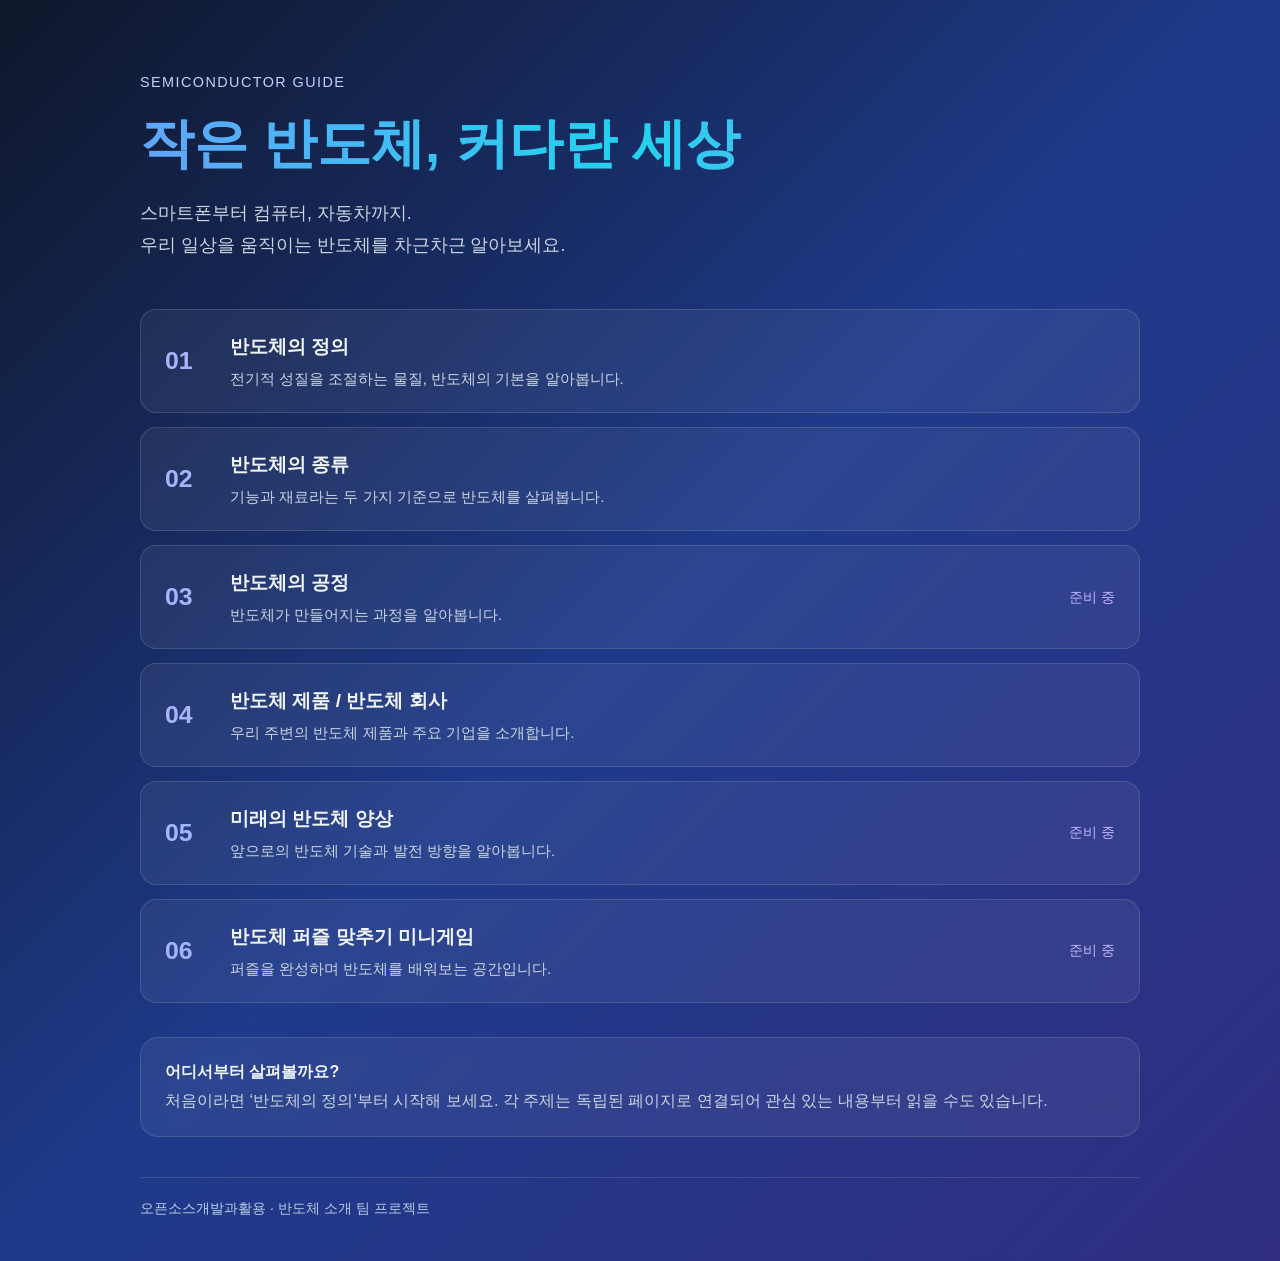
==== semiconductor-homepage/index.html @ 61ca4b63 "add main homepage" ====
<!DOCTYPE html>
<html lang="ko"><head><meta charset="UTF-8"><meta name="viewport" content="width=device-width, initial-scale=1.0"><meta name="description" content="반도체의 정의와 종류부터 공정, 제품과 회사, 미래까지 알아보는 반도체 소개 홈페이지"><title>메인 | 반도체 알아보기</title><link rel="stylesheet" href="style.css"></head>
<body><a class="skip" href="#main">본문 바로가기</a><div class="wrap"><main id="main"><header class="hero"><p class="eyebrow">SEMICONDUCTOR GUIDE</p><h1>작은 반도체, 커다란 세상</h1><p class="lead">스마트폰부터 컴퓨터, 자동차까지.<br>우리 일상을 움직이는 반도체를 차근차근 알아보세요.</p></header><nav aria-label="반도체 학습 주제"><ol class="topics"><li><a class="topic" href="definition.html"><span class="number">01</span><span><strong>반도체의 정의</strong><small>전기적 성질을 조절하는 물질, 반도체의 기본을 알아봅니다.</small></span></a></li><li><a class="topic" href="types.html"><span class="number">02</span><span><strong>반도체의 종류</strong><small>기능과 재료라는 두 가지 기준으로 반도체를 살펴봅니다.</small></span></a></li><li><a class="topic" href="process.html"><span class="number">03</span><span><strong>반도체의 공정</strong><small>반도체가 만들어지는 과정을 알아봅니다.</small></span><span class=status>준비 중</span></a></li><li><a class="topic" href="products.html"><span class="number">04</span><span><strong>반도체 제품 / 반도체 회사</strong><small>우리 주변의 반도체 제품과 주요 기업을 소개합니다.</small></span></a></li><li><a class="topic" href="future.html"><span class="number">05</span><span><strong>미래의 반도체 양상</strong><small>앞으로의 반도체 기술과 발전 방향을 알아봅니다.</small></span><span class=status>준비 중</span></a></li><li><a class="topic" href="game.html"><span class="number">06</span><span><strong>반도체 퍼즐 맞추기 미니게임</strong><small>퍼즐을 완성하며 반도체를 배워보는 공간입니다.</small></span><span class=status>준비 중</span></a></li></ol></nav><div class="intro"><strong>어디서부터 살펴볼까요?</strong><p>처음이라면 ‘반도체의 정의’부터 시작해 보세요. 각 주제는 독립된 페이지로 연결되어 관심 있는 내용부터 읽을 수도 있습니다.</p></div></main><footer class="footer">오픈소스개발과활용 · 반도체 소개 팀 프로젝트</footer></div></body></html>
---- semiconductor-homepage/style.css ----
*{box-sizing:border-box;margin:0;padding:0;font-family:'Segoe UI','Malgun Gothic',Arial,sans-serif}
:root{color-scheme:dark}html{scroll-behavior:smooth}body{min-height:100vh;background:linear-gradient(135deg,#0f172a 0%,#1e3a8a 50%,#312e81 100%);color:#e2e8f0;padding:40px 20px;line-height:1.8}.wrap{max-width:1000px;margin:0 auto}a{color:#a5e5fc;text-underline-offset:4px}a:hover{color:#fff}a:focus-visible,summary:focus-visible{outline:3px solid #fef08a;outline-offset:5px}h1,h2{line-height:1.4;background:linear-gradient(90deg,#60a5fa,#22d3ee,#a78bfa);-webkit-background-clip:text;background-clip:text;color:transparent}h1{font-size:2rem;margin-bottom:16px}h2{font-size:1.3rem;margin:30px 0 16px;color:#7dd3fc;background:none;border-left:4px solid #38bdf8;padding-left:12px}h3{margin:22px 0 10px;color:#c4b5fd;font-size:1.1rem}p{margin-bottom:12px}strong{color:#f1f5f9}ul,ol{padding-left:24px}li{margin:8px 0;line-height:1.8;color:#cbd5e1}.back,.button{display:inline-block;padding:10px 18px;color:#fff;text-decoration:none;border-radius:12px;background:linear-gradient(135deg,#3b82f6,#8b5cf6);box-shadow:0 6px 18px rgba(59,130,246,.4);transition:transform .2s,box-shadow .2s}.back{margin-bottom:30px}.back:hover,.button:hover{transform:translateY(-3px);box-shadow:0 10px 24px rgba(59,130,246,.55)}.intro,.company,.note,.summary{padding:20px 24px;border-radius:18px;margin-bottom:20px;background:rgba(255,255,255,.06);border:1px solid rgba(148,163,184,.25);backdrop-filter:blur(10px);color:#cbd5e1}.intro p:last-child,.note p:last-child,.summary p:last-child{margin-bottom:0}.company{padding:18px 22px;border-radius:16px;margin-bottom:14px;transition:.3s}.company:hover{border-color:#a78bfa;box-shadow:0 10px 26px rgba(167,139,250,.3)}.tag{font-weight:700;color:#c4b5fd}.eyebrow{color:#bcd4ff;letter-spacing:.1em;font-size:.9rem;margin-bottom:10px}.hero{padding:30px 0 14px}.hero h1{font-size:clamp(2.2rem,6vw,3.4rem)}.hero .lead{font-size:1.1rem;max-width:720px;color:#cbd5e1}.topics{list-style:none;padding:0;display:grid;gap:14px;margin:22px 0 34px}.topics li{margin:0}.topic{display:flex;align-items:center;gap:20px;min-height:102px;padding:20px 24px;border-radius:16px;border:1px solid rgba(148,163,184,.25);background:rgba(255,255,255,.06);color:#e2e8f0;text-decoration:none;transition:transform .2s,border-color .2s,background .2s}.topic:hover{transform:translateY(-3px);border-color:#a78bfa;background:rgba(255,255,255,.1);box-shadow:0 10px 26px rgba(167,139,250,.18)}.number{font-size:1.55rem;font-weight:700;color:#a5b4fc;min-width:45px}.topic strong{display:block;font-size:1.2rem;color:#f1f5f9}.topic small{display:block;font-size:.95rem;color:#cbd5e1}.status{margin-left:auto;font-size:.875rem;white-space:nowrap;color:#c4b5fd}.section-nav{display:flex;gap:10px;flex-wrap:wrap;margin:20px 0 30px}.section-nav a{display:inline-block;padding:7px 13px;border-radius:10px;border:1px solid rgba(148,163,184,.35);text-decoration:none;background:rgba(255,255,255,.05)}.table-scroll{overflow-x:auto;margin:15px 0 24px;border:1px solid rgba(148,163,184,.3);border-radius:14px}table{border-collapse:collapse;width:100%;min-width:580px;text-align:left;font-size:1rem}caption{text-align:left;padding:14px 16px;font-weight:700;color:#c4b5fd;background:rgba(15,23,42,.25)}th,td{padding:14px 16px;vertical-align:top;border-bottom:1px solid rgba(148,163,184,.2)}thead th{color:#e0f2fe;background:rgba(15,23,42,.4)}tbody th{color:#c4b5fd;font-weight:700}tbody tr:last-child>*{border-bottom:0}td{color:#cbd5e1}.sources{font-size:.95rem;overflow-wrap:anywhere}.sources li{margin:10px 0}.page-end{display:flex;gap:14px;flex-wrap:wrap;margin:30px 0}.footer{margin-top:40px;padding-top:18px;border-top:1px solid rgba(148,163,184,.25);font-size:.9rem;color:#b9cbe5}.skip{position:absolute;left:15px;top:-100px;background:#0f172a;padding:10px;z-index:2}.skip:focus{top:12px}.pending{padding:36px 24px}section{scroll-margin-top:20px}@media(max-width:600px){body{padding:24px 16px}h1{font-size:1.7rem}.intro,.company,.note,.summary{padding:18px}.topic{padding:18px 16px;gap:12px;flex-wrap:wrap}.topic strong{font-size:1.05rem}.topic small{font-size:.9rem}.topic .status{margin-left:57px}.number{min-width:33px}.hero{padding-top:14px}.back{margin-bottom:24px}.section-nav a{font-size:.95rem}.pending{padding:24px 18px}}@media(prefers-reduced-motion:reduce){html{scroll-behavior:auto}*{transition:none!important}.topic:hover,.back:hover,.button:hover{transform:none}}@media print{body{background:#fff;color:#111;padding:0}h1,h2{color:#111;background:none}.back,.section-nav,.page-end,.skip{display:none}p,li,td,strong,.intro,.note,.company,.tag,.footer{color:#111}a{color:#111}.intro,.company,.note,.summary{background:none;backdrop-filter:none}.table-scroll{overflow:visible}table{min-width:0}thead th,tbody th{color:#111;background:none}}
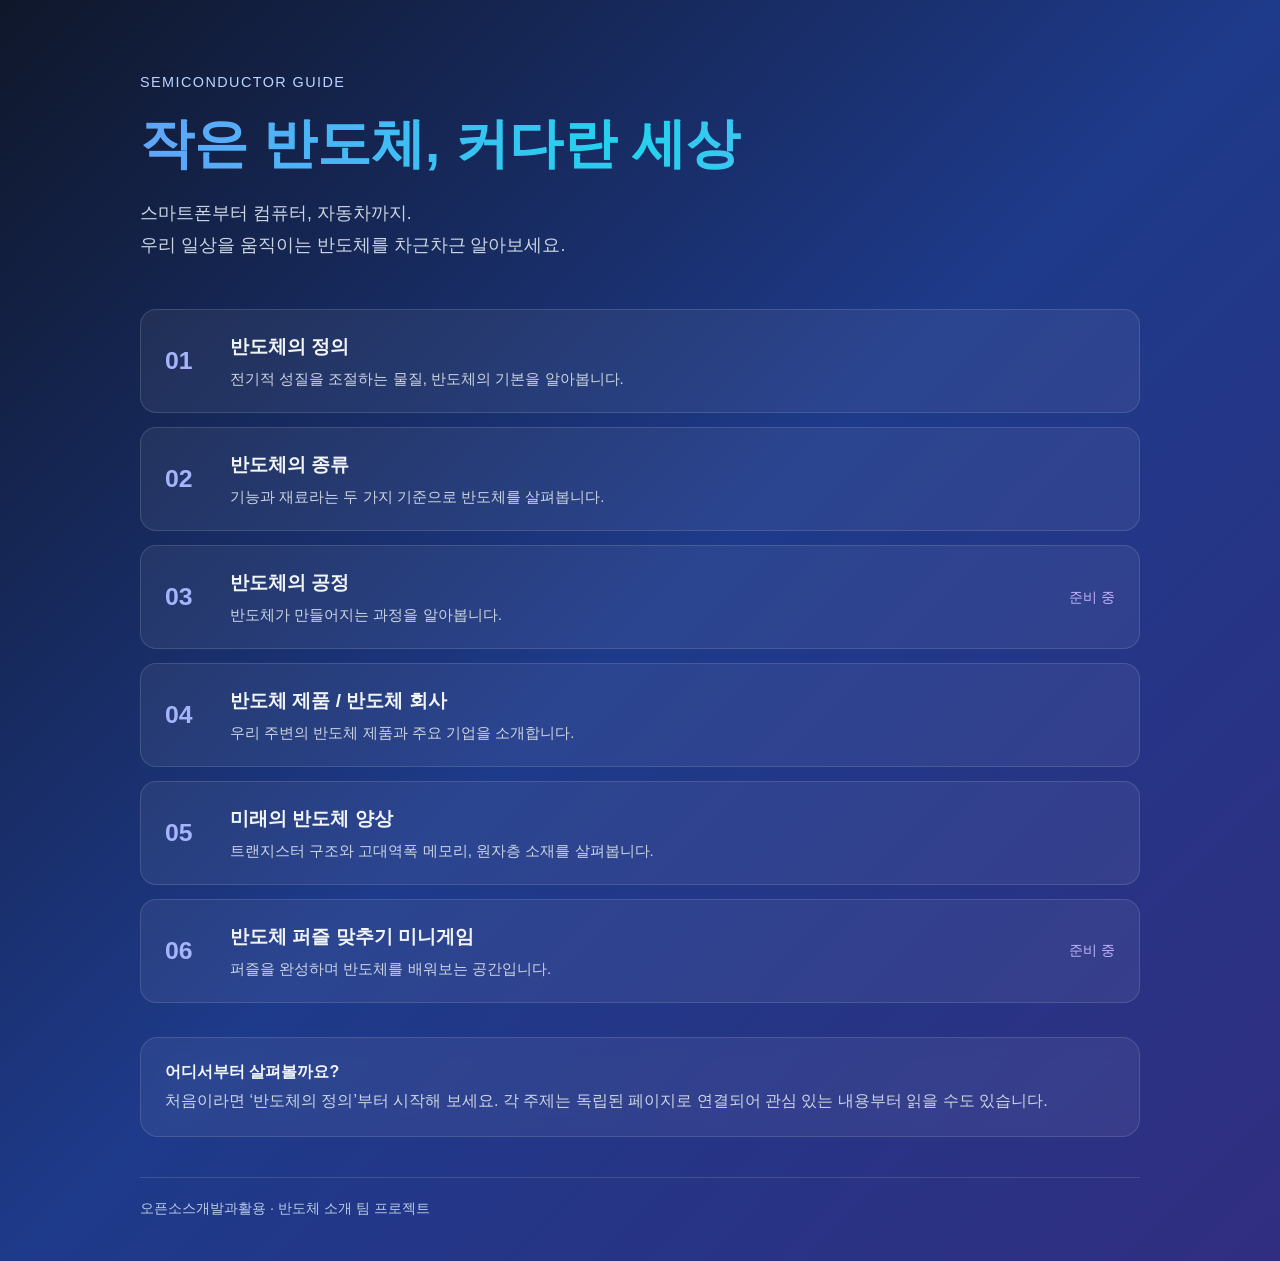
==== commit 0f36e6d8: "future.html 완성" ====
--- a/semiconductor-homepage/index.html
+++ b/semiconductor-homepage/index.html
@@ -1,3 +1,3 @@
 <!DOCTYPE html>
 <html lang="ko"><head><meta charset="UTF-8"><meta name="viewport" content="width=device-width, initial-scale=1.0"><meta name="description" content="반도체의 정의와 종류부터 공정, 제품과 회사, 미래까지 알아보는 반도체 소개 홈페이지"><title>메인 | 반도체 알아보기</title><link rel="stylesheet" href="style.css"></head>
-<body><a class="skip" href="#main">본문 바로가기</a><div class="wrap"><main id="main"><header class="hero"><p class="eyebrow">SEMICONDUCTOR GUIDE</p><h1>작은 반도체, 커다란 세상</h1><p class="lead">스마트폰부터 컴퓨터, 자동차까지.<br>우리 일상을 움직이는 반도체를 차근차근 알아보세요.</p></header><nav aria-label="반도체 학습 주제"><ol class="topics"><li><a class="topic" href="definition.html"><span class="number">01</span><span><strong>반도체의 정의</strong><small>전기적 성질을 조절하는 물질, 반도체의 기본을 알아봅니다.</small></span></a></li><li><a class="topic" href="types.html"><span class="number">02</span><span><strong>반도체의 종류</strong><small>기능과 재료라는 두 가지 기준으로 반도체를 살펴봅니다.</small></span></a></li><li><a class="topic" href="process.html"><span class="number">03</span><span><strong>반도체의 공정</strong><small>반도체가 만들어지는 과정을 알아봅니다.</small></span><span class=status>준비 중</span></a></li><li><a class="topic" href="products.html"><span class="number">04</span><span><strong>반도체 제품 / 반도체 회사</strong><small>우리 주변의 반도체 제품과 주요 기업을 소개합니다.</small></span></a></li><li><a class="topic" href="future.html"><span class="number">05</span><span><strong>미래의 반도체 양상</strong><small>앞으로의 반도체 기술과 발전 방향을 알아봅니다.</small></span><span class=status>준비 중</span></a></li><li><a class="topic" href="game.html"><span class="number">06</span><span><strong>반도체 퍼즐 맞추기 미니게임</strong><small>퍼즐을 완성하며 반도체를 배워보는 공간입니다.</small></span><span class=status>준비 중</span></a></li></ol></nav><div class="intro"><strong>어디서부터 살펴볼까요?</strong><p>처음이라면 ‘반도체의 정의’부터 시작해 보세요. 각 주제는 독립된 페이지로 연결되어 관심 있는 내용부터 읽을 수도 있습니다.</p></div></main><footer class="footer">오픈소스개발과활용 · 반도체 소개 팀 프로젝트</footer></div></body></html>+<body><a class="skip" href="#main">본문 바로가기</a><div class="wrap"><main id="main"><header class="hero"><p class="eyebrow">SEMICONDUCTOR GUIDE</p><h1>작은 반도체, 커다란 세상</h1><p class="lead">스마트폰부터 컴퓨터, 자동차까지.<br>우리 일상을 움직이는 반도체를 차근차근 알아보세요.</p></header><nav aria-label="반도체 학습 주제"><ol class="topics"><li><a class="topic" href="definition.html"><span class="number">01</span><span><strong>반도체의 정의</strong><small>전기적 성질을 조절하는 물질, 반도체의 기본을 알아봅니다.</small></span></a></li><li><a class="topic" href="types.html"><span class="number">02</span><span><strong>반도체의 종류</strong><small>기능과 재료라는 두 가지 기준으로 반도체를 살펴봅니다.</small></span></a></li><li><a class="topic" href="process.html"><span class="number">03</span><span><strong>반도체의 공정</strong><small>반도체가 만들어지는 과정을 알아봅니다.</small></span><span class=status>준비 중</span></a></li><li><a class="topic" href="products.html"><span class="number">04</span><span><strong>반도체 제품 / 반도체 회사</strong><small>우리 주변의 반도체 제품과 주요 기업을 소개합니다.</small></span></a></li><li><a class="topic" href="future.html"><span class="number">05</span><span><strong>미래의 반도체 양상</strong><small>트랜지스터 구조와 고대역폭 메모리, 원자층 소재를 살펴봅니다.</small></span></a></li><li><a class="topic" href="game.html"><span class="number">06</span><span><strong>반도체 퍼즐 맞추기 미니게임</strong><small>퍼즐을 완성하며 반도체를 배워보는 공간입니다.</small></span><span class=status>준비 중</span></a></li></ol></nav><div class="intro"><strong>어디서부터 살펴볼까요?</strong><p>처음이라면 ‘반도체의 정의’부터 시작해 보세요. 각 주제는 독립된 페이지로 연결되어 관심 있는 내용부터 읽을 수도 있습니다.</p></div></main><footer class="footer">오픈소스개발과활용 · 반도체 소개 팀 프로젝트</footer></div></body></html>
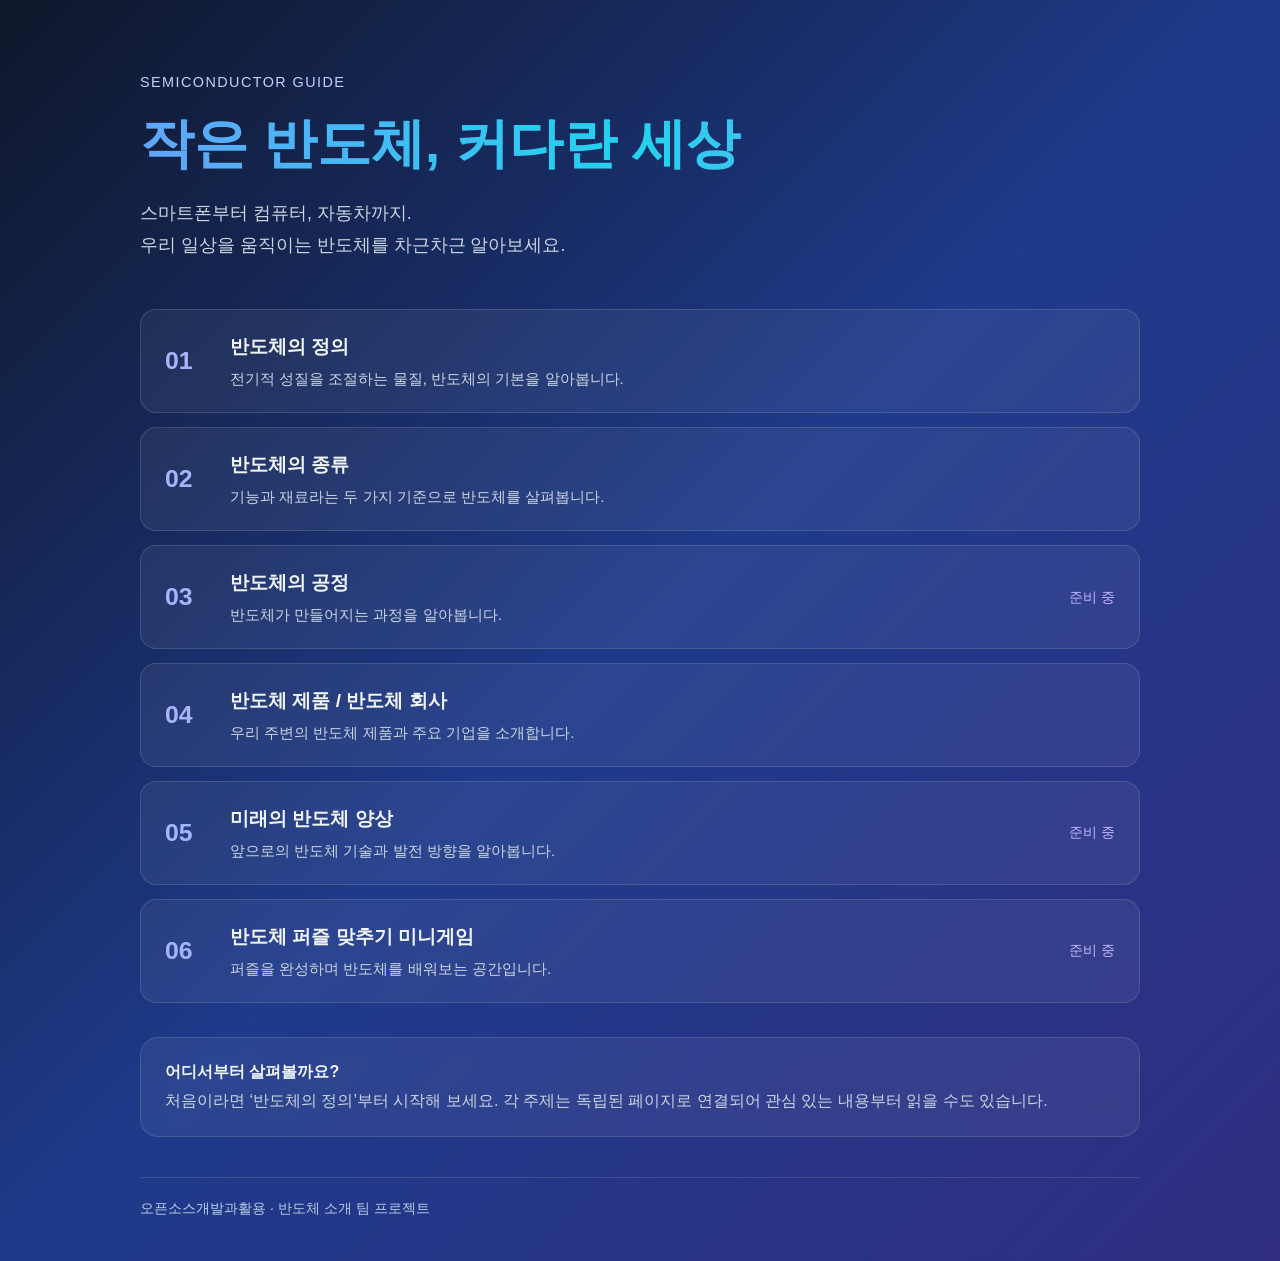
==== commit b70b0fb7: "이전 미래 반도체 페이지 병합 취소 Reverts 0352eed842a28762ab4988b0f9c54bf9e0836a8a relative to its second parent 9" ====
--- a/semiconductor-homepage/index.html
+++ b/semiconductor-homepage/index.html
@@ -1,3 +1,36 @@
 <!DOCTYPE html>
-<html lang="ko"><head><meta charset="UTF-8"><meta name="viewport" content="width=device-width, initial-scale=1.0"><meta name="description" content="반도체의 정의와 종류부터 공정, 제품과 회사, 미래까지 알아보는 반도체 소개 홈페이지"><title>메인 | 반도체 알아보기</title><link rel="stylesheet" href="style.css"></head>
-<body><a class="skip" href="#main">본문 바로가기</a><div class="wrap"><main id="main"><header class="hero"><p class="eyebrow">SEMICONDUCTOR GUIDE</p><h1>작은 반도체, 커다란 세상</h1><p class="lead">스마트폰부터 컴퓨터, 자동차까지.<br>우리 일상을 움직이는 반도체를 차근차근 알아보세요.</p></header><nav aria-label="반도체 학습 주제"><ol class="topics"><li><a class="topic" href="definition.html"><span class="number">01</span><span><strong>반도체의 정의</strong><small>전기적 성질을 조절하는 물질, 반도체의 기본을 알아봅니다.</small></span></a></li><li><a class="topic" href="types.html"><span class="number">02</span><span><strong>반도체의 종류</strong><small>기능과 재료라는 두 가지 기준으로 반도체를 살펴봅니다.</small></span></a></li><li><a class="topic" href="process.html"><span class="number">03</span><span><strong>반도체의 공정</strong><small>반도체가 만들어지는 과정을 알아봅니다.</small></span><span class=status>준비 중</span></a></li><li><a class="topic" href="products.html"><span class="number">04</span><span><strong>반도체 제품 / 반도체 회사</strong><small>우리 주변의 반도체 제품과 주요 기업을 소개합니다.</small></span></a></li><li><a class="topic" href="future.html"><span class="number">05</span><span><strong>미래의 반도체 양상</strong><small>트랜지스터 구조와 고대역폭 메모리, 원자층 소재를 살펴봅니다.</small></span></a></li><li><a class="topic" href="game.html"><span class="number">06</span><span><strong>반도체 퍼즐 맞추기 미니게임</strong><small>퍼즐을 완성하며 반도체를 배워보는 공간입니다.</small></span><span class=status>준비 중</span></a></li></ol></nav><div class="intro"><strong>어디서부터 살펴볼까요?</strong><p>처음이라면 ‘반도체의 정의’부터 시작해 보세요. 각 주제는 독립된 페이지로 연결되어 관심 있는 내용부터 읽을 수도 있습니다.</p></div></main><footer class="footer">오픈소스개발과활용 · 반도체 소개 팀 프로젝트</footer></div></body></html>+<html lang="ko">
+<head>
+<meta charset="UTF-8">
+<meta name="viewport" content="width=device-width, initial-scale=1.0">
+<meta name="description" content="반도체의 정의와 종류부터 공정, 제품과 회사, 미래까지 알아보는 반도체 소개 홈페이지">
+<title>메인 | 반도체 알아보기</title>
+<link rel="stylesheet" href="style.css">
+</head>
+<body>
+<a class="skip" href="#main">본문 바로가기</a>
+<div class="wrap">
+    <main id="main">
+    <header class="hero">
+    <p class="eyebrow">SEMICONDUCTOR GUIDE</p>
+    <h1>작은 반도체, 커다란 세상</h1>
+    <p class="lead">스마트폰부터 컴퓨터, 자동차까지.<br>우리 일상을 움직이는 반도체를 차근차근 알아보세요.</p>
+    </header>
+    <nav aria-label="반도체 학습 주제">
+    <ol class="topics">
+    <li><a class="topic" href="definition.html"><span class="number">01</span><span><strong>반도체의 정의</strong><small>전기적 성질을 조절하는 물질, 반도체의 기본을 알아봅니다.</small></span></a></li>
+    <li><a class="topic" href="types.html"><span class="number">02</span><span><strong>반도체의 종류</strong><small>기능과 재료라는 두 가지 기준으로 반도체를 살펴봅니다.</small></span></a></li>
+    <li><a class="topic" href="반도체 공정 홈페이지.html"><span class="number">03</span><span><strong>반도체의 공정</strong><small>반도체가 만들어지는 과정을 알아봅니다.</small></span><span class=status>준비 중</span></a></li>
+    <li><a class="topic" href="products.html"><span class="number">04</span><span><strong>반도체 제품 / 반도체 회사</strong><small>우리 주변의 반도체 제품과 주요 기업을 소개합니다.</small></span></a></li>
+    <li><a class="topic" href="future.html"><span class="number">05</span><span><strong>미래의 반도체 양상</strong><small>앞으로의 반도체 기술과 발전 방향을 알아봅니다.</small></span><span class=status>준비 중</span></a></li>
+    <li><a class="topic" href="game.html"><span class="number">06</span><span><strong>반도체 퍼즐 맞추기 미니게임</strong><small>퍼즐을 완성하며 반도체를 배워보는 공간입니다.</small></span><span class=status>준비 중</span></a></li>
+    </ol>
+    </nav>
+    <div class="intro"><strong>어디서부터 살펴볼까요?</strong>
+    <p>처음이라면 ‘반도체의 정의’부터 시작해 보세요. 각 주제는 독립된 페이지로 연결되어 관심 있는 내용부터 읽을 수도 있습니다.</p>
+    </div>
+    </main>
+    <footer class="footer">오픈소스개발과활용 · 반도체 소개 팀 프로젝트</footer>
+</div>
+</body>
+</html>
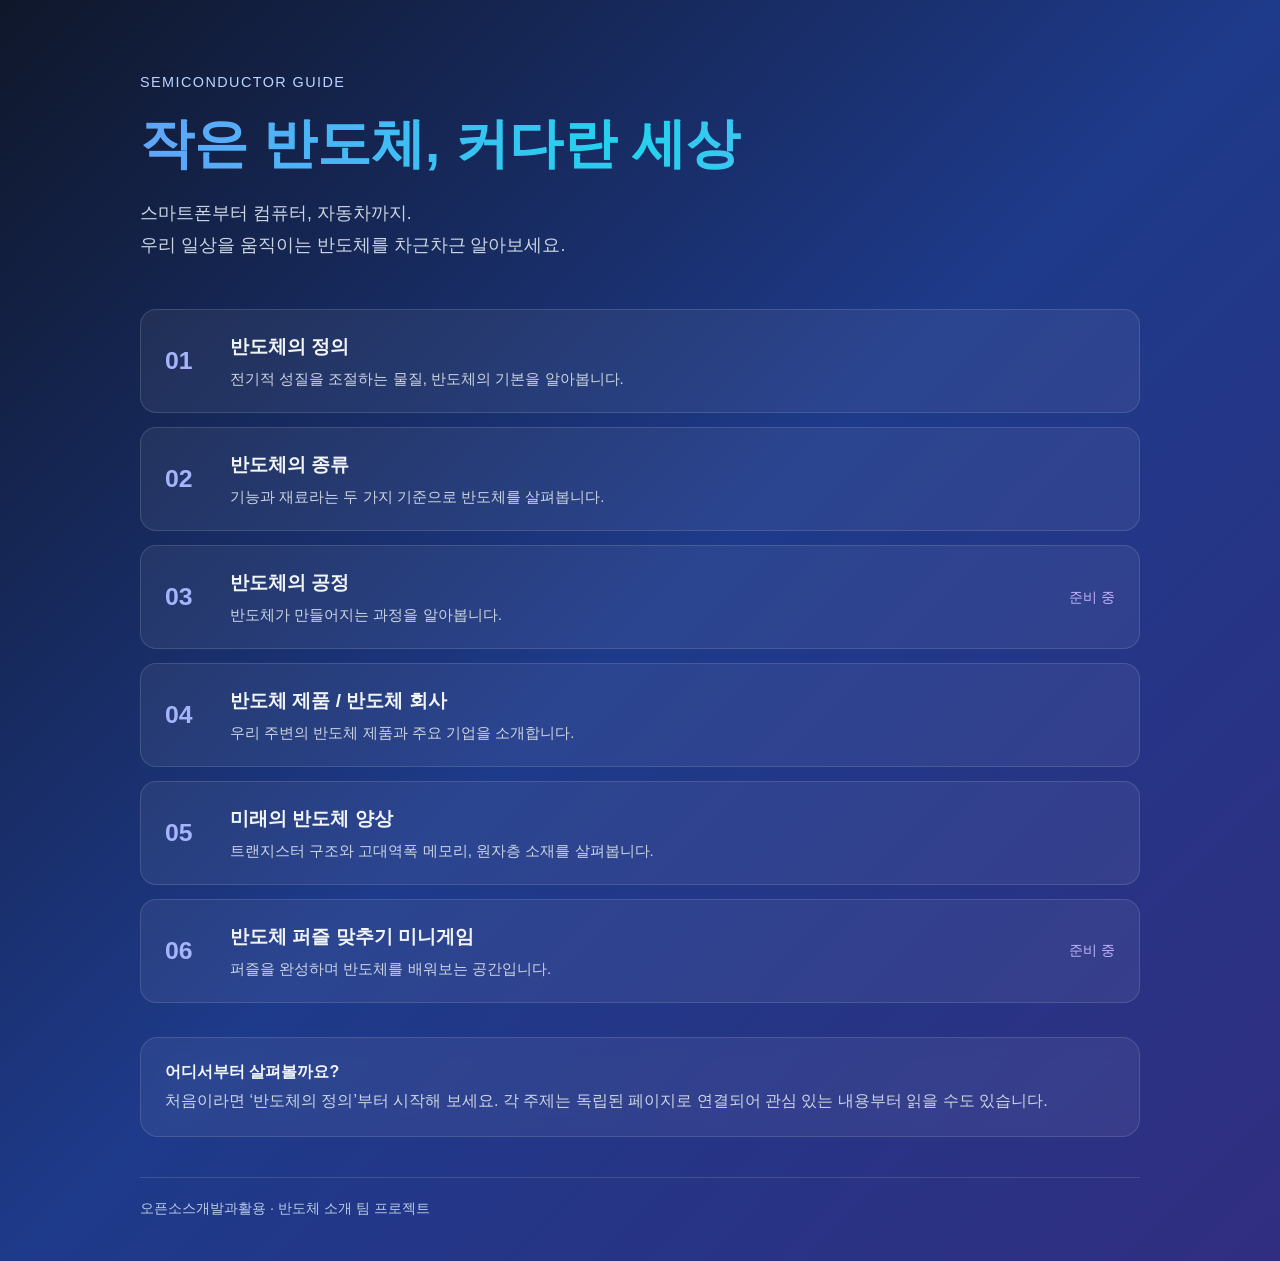
==== commit 6e829594: "future.html 병합" ====
--- a/semiconductor-homepage/index.html
+++ b/semiconductor-homepage/index.html
@@ -22,7 +22,7 @@
     <li><a class="topic" href="types.html"><span class="number">02</span><span><strong>반도체의 종류</strong><small>기능과 재료라는 두 가지 기준으로 반도체를 살펴봅니다.</small></span></a></li>
     <li><a class="topic" href="반도체 공정 홈페이지.html"><span class="number">03</span><span><strong>반도체의 공정</strong><small>반도체가 만들어지는 과정을 알아봅니다.</small></span><span class=status>준비 중</span></a></li>
     <li><a class="topic" href="products.html"><span class="number">04</span><span><strong>반도체 제품 / 반도체 회사</strong><small>우리 주변의 반도체 제품과 주요 기업을 소개합니다.</small></span></a></li>
-    <li><a class="topic" href="future.html"><span class="number">05</span><span><strong>미래의 반도체 양상</strong><small>앞으로의 반도체 기술과 발전 방향을 알아봅니다.</small></span><span class=status>준비 중</span></a></li>
+    <li><a class="topic" href="future.html"><span class="number">05</span><span><strong>미래의 반도체 양상</strong><small>트랜지스터 구조와 고대역폭 메모리, 원자층 소재를 살펴봅니다.</small></span></a></li>
     <li><a class="topic" href="game.html"><span class="number">06</span><span><strong>반도체 퍼즐 맞추기 미니게임</strong><small>퍼즐을 완성하며 반도체를 배워보는 공간입니다.</small></span><span class=status>준비 중</span></a></li>
     </ol>
     </nav>
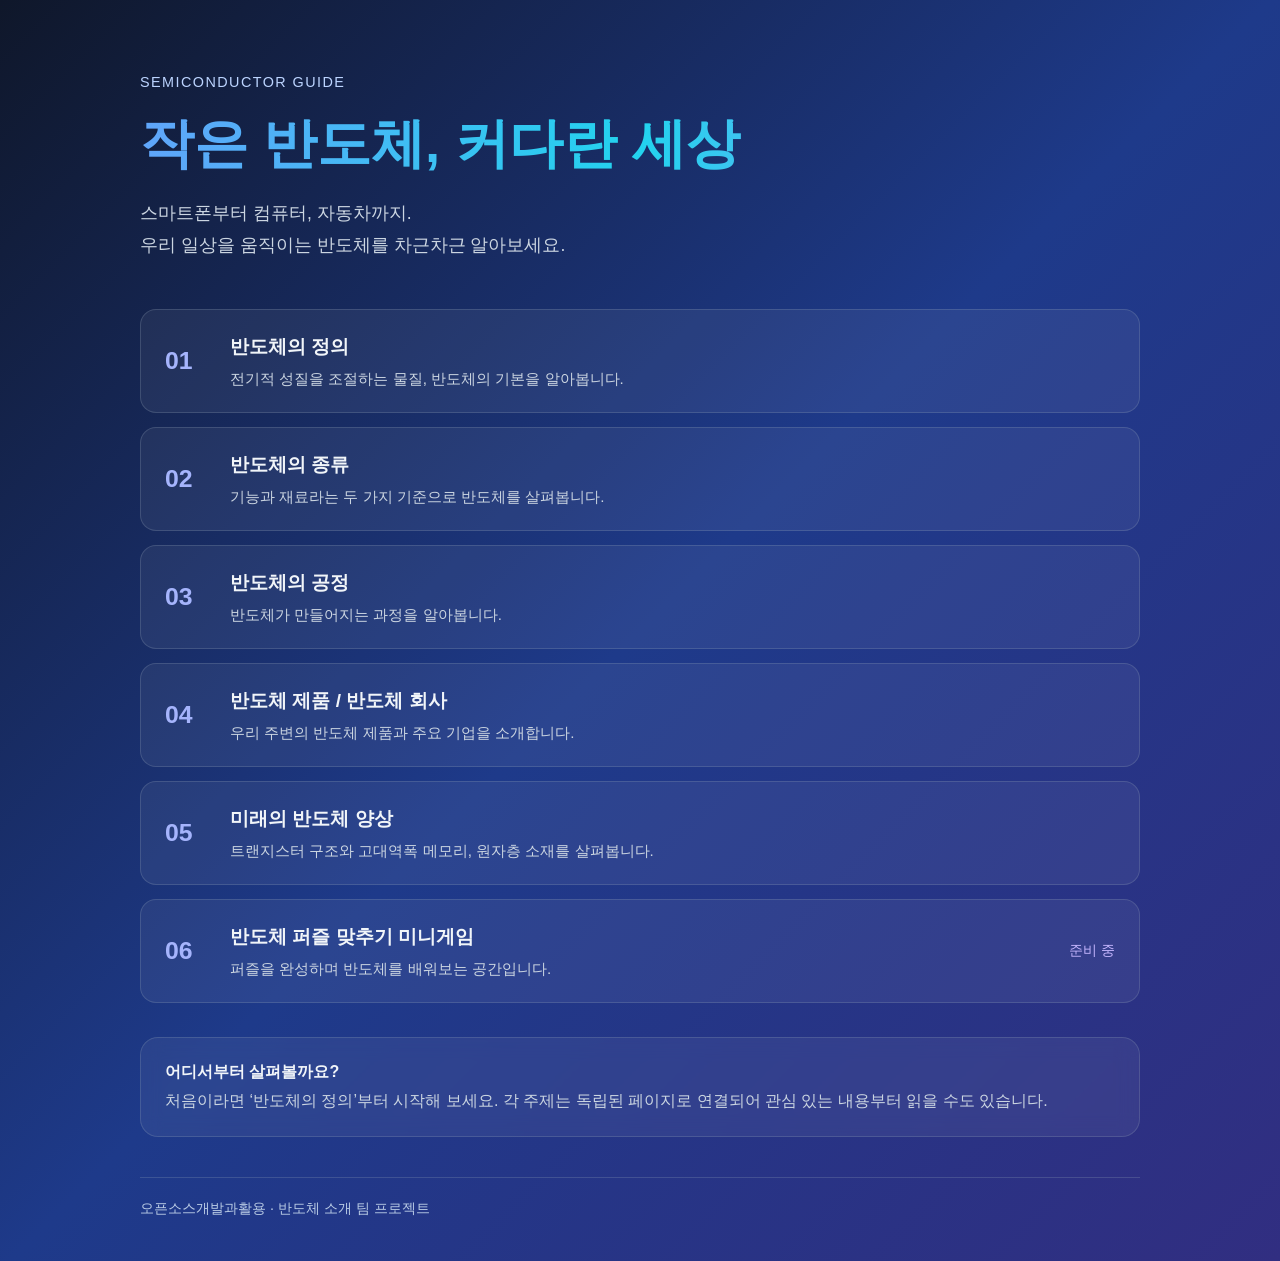
==== commit dc3f2acf: "반도체 공정 버튼: '준비 중' 삭제" ====
--- a/semiconductor-homepage/index.html
+++ b/semiconductor-homepage/index.html
@@ -20,7 +20,7 @@
     <ol class="topics">
     <li><a class="topic" href="definition.html"><span class="number">01</span><span><strong>반도체의 정의</strong><small>전기적 성질을 조절하는 물질, 반도체의 기본을 알아봅니다.</small></span></a></li>
     <li><a class="topic" href="types.html"><span class="number">02</span><span><strong>반도체의 종류</strong><small>기능과 재료라는 두 가지 기준으로 반도체를 살펴봅니다.</small></span></a></li>
-    <li><a class="topic" href="반도체 공정 홈페이지.html"><span class="number">03</span><span><strong>반도체의 공정</strong><small>반도체가 만들어지는 과정을 알아봅니다.</small></span><span class=status>준비 중</span></a></li>
+    <li><a class="topic" href="반도체 공정 홈페이지.html"><span class="number">03</span><span><strong>반도체의 공정</strong><small>반도체가 만들어지는 과정을 알아봅니다.</small></span></a></li>
     <li><a class="topic" href="products.html"><span class="number">04</span><span><strong>반도체 제품 / 반도체 회사</strong><small>우리 주변의 반도체 제품과 주요 기업을 소개합니다.</small></span></a></li>
     <li><a class="topic" href="future.html"><span class="number">05</span><span><strong>미래의 반도체 양상</strong><small>트랜지스터 구조와 고대역폭 메모리, 원자층 소재를 살펴봅니다.</small></span></a></li>
     <li><a class="topic" href="game.html"><span class="number">06</span><span><strong>반도체 퍼즐 맞추기 미니게임</strong><small>퍼즐을 완성하며 반도체를 배워보는 공간입니다.</small></span><span class=status>준비 중</span></a></li>
